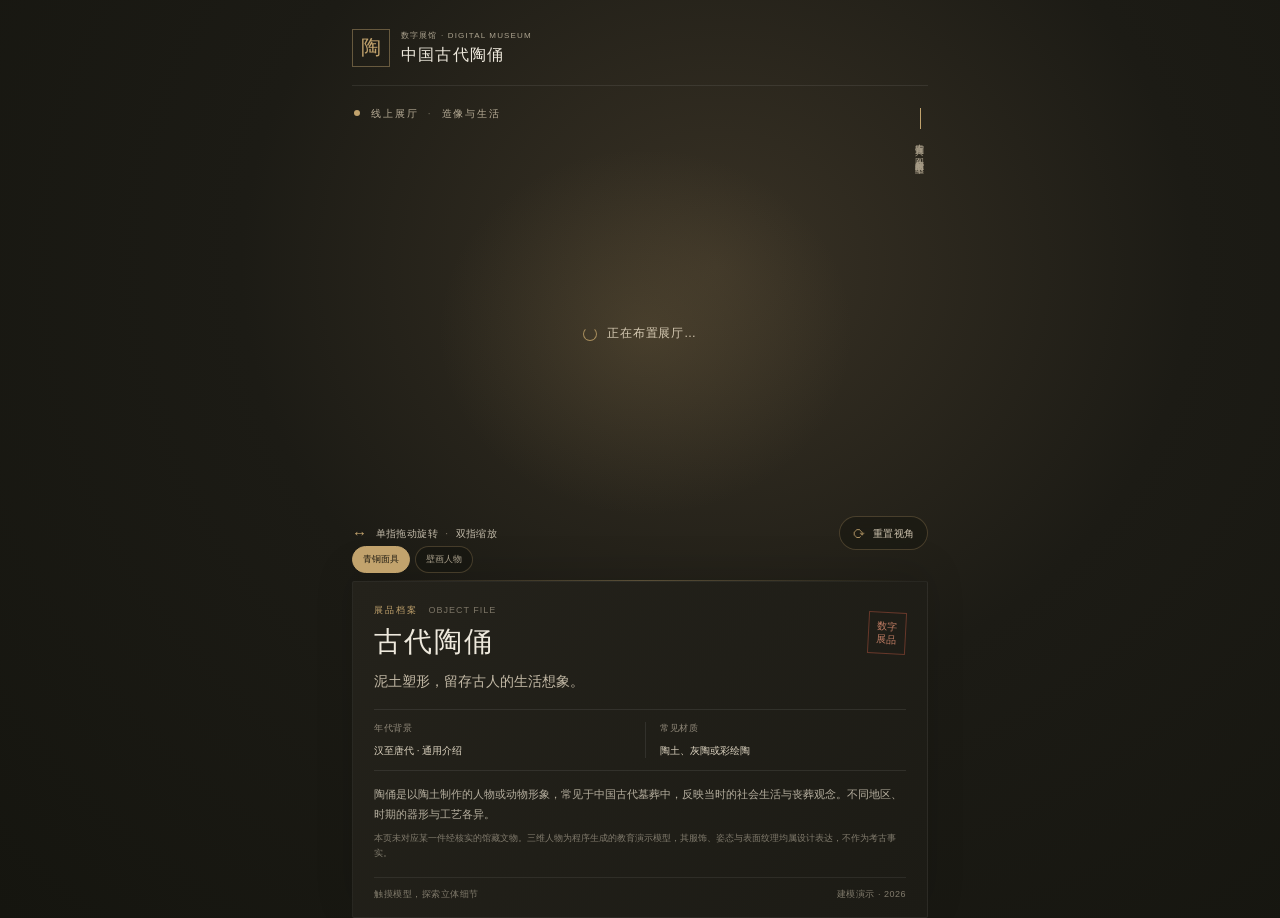
==== index.html @ 7379900f "Add files via upload" ====
<!doctype html>
<html lang="zh-CN">
<head>
  <meta charset="utf-8">
  <meta name="viewport" content="width=device-width,initial-scale=1,maximum-scale=1,user-scalable=no,viewport-fit=cover">
  <meta name="theme-color" content="#171711">
  <title>中国古代陶俑数字展馆</title>
  <link rel="stylesheet" href="styles.css">
  <link rel="icon" href="data:,">
</head>
<body>
  <main class="app">
    <header class="topbar">
      <a class="brand" href="#" aria-label="中国古代陶俑数字展馆首页"><span class="brand-mark">陶</span><span><small>数字展馆 · DIGITAL MUSEUM</small><strong>中国古代陶俑</strong></span></a>
      <button id="vrButton" class="vr-button" type="button" hidden>◉ VR</button>
    </header>
    <section class="stage" aria-label="陶俑三维展示区域">
      <div class="stage-wash"></div>
      <div class="eyebrow"><i></i> 线上展厅 <span>·</span> 造像与生活</div>
      <div id="scene" role="img" aria-label="可旋转、缩放的中国古代陶俑三维演示模型"></div>
      <div class="loading" id="loading"><span class="spinner"></span><span id="status">正在布置展厅…</span></div>
      <div class="hint" id="hint"><span>↔</span> 单指拖动旋转 <b>·</b> 双指缩放</div>
      <button class="reset" id="reset" type="button" aria-label="重置模型视角"><span>⟳</span> 重置视角</button><div class="model-switch" role="group"><button class="model-choice active" data-model="mask" type="button">青铜面具</button><button class="model-choice" data-model="mural" type="button">壁画人物</button></div>
      <div class="object-label"><span class="label-line"></span><span id="objectLabel">青铜面具 · 图片启发的演示造型</span></div>
    </section>
    <section class="info">
      <div class="info-heading"><div><div class="kicker">展品档案 <span>OBJECT FILE</span></div><h1>古代陶俑</h1></div><div class="seal">数字<br>展品</div></div>
      <p class="lead">泥土塑形，留存古人的生活想象。</p>
      <div class="facts"><div><small>年代背景</small><strong>汉至唐代 · 通用介绍</strong></div><div><small>常见材质</small><strong>陶土、灰陶或彩绘陶</strong></div></div>
      <div class="description"><p>陶俑是以陶土制作的人物或动物形象，常见于中国古代墓葬中，反映当时的社会生活与丧葬观念。不同地区、时期的器形与工艺各异。</p><p class="note">本页未对应某一件经核实的馆藏文物。三维人物为程序生成的教育演示模型，其服饰、姿态与表面纹理均属设计表达，不作为考古事实。</p></div>
      <footer><span>触摸模型，探索立体细节</span><span>建模演示 · 2026</span></footer>
    </section>
  </main>
  <script type="module" src="app.js?v=20261024-final1"></script>
</body>
</html>
---- styles.css ----
:root{color-scheme:dark;--ink:#eee9dd;--muted:#aaa496;--gold:#c2a36d;--bg:#171711;--panel:#201f18;--serif:'Noto Serif SC','Songti SC','SimSun',serif;--sans:'Microsoft YaHei','Segoe UI',sans-serif}
*{box-sizing:border-box}html,body{margin:0;min-height:100%;background:var(--bg);color:var(--ink);font-family:var(--sans)}body{min-height:100dvh;background:radial-gradient(ellipse at 56% 29%,#393225 0%,#1c1b15 47%,#15150f 100%);overscroll-behavior:none}.app{width:min(100%,620px);min-height:100dvh;margin:0 auto;display:flex;flex-direction:column;padding:0 22px env(safe-area-inset-bottom)}.topbar{height:76px;display:flex;align-items:center;justify-content:space-between;border-bottom:1px solid #ffffff14;position:relative;z-index:2}.brand{color:inherit;text-decoration:none;display:flex;align-items:center;gap:11px}.brand-mark{width:38px;height:38px;border:1px solid #b99d6c77;color:var(--gold);font-family:var(--serif);display:grid;place-items:center;font-size:20px}.brand small{font-size:8px;letter-spacing:1.15px;color:#aca38f;display:block;margin-bottom:4px}.brand strong{font:500 16px var(--serif);letter-spacing:1.2px}.vr-button{color:#e3d5b6;border:1px solid #c2a36d66;border-radius:20px;background:#c2a36d12;padding:9px 14px}.stage{height:min(58dvh,510px);min-height:380px;position:relative;isolation:isolate;overflow:hidden}.stage:after{content:"";position:absolute;z-index:-1;inset:auto 2% 0;height:1px;background:linear-gradient(90deg,transparent,#cfb27a55,transparent)}.stage-wash{position:absolute;inset:5% 2% 0;background:radial-gradient(ellipse at 51% 47%,#8f79503a,transparent 52%);pointer-events:none}#scene{position:absolute;inset:0;touch-action:none;cursor:grab}#scene:active{cursor:grabbing}#scene canvas{display:block;width:100%;height:100%}.eyebrow{position:absolute;top:21px;left:2px;color:#b8ad97;font-size:10px;letter-spacing:1.7px;z-index:1;pointer-events:none}.eyebrow i{display:inline-block;width:6px;height:6px;background:var(--gold);border-radius:50%;margin:0 7px 1px 0}.eyebrow span{padding:0 5px;color:#726b5b}.hint{position:absolute;z-index:1;bottom:40px;left:0;color:#c1b9a8;font-size:10px;letter-spacing:.4px;pointer-events:none}.hint span{color:var(--gold);font-size:15px;vertical-align:-1px;margin-right:5px}.hint b{font-weight:400;color:#7e7564;padding:0 4px}.reset{position:absolute;right:0;bottom:31px;z-index:1;color:#d0c5b0;border:1px solid #c2a36d44;border-radius:20px;background:#17171190;padding:8px 12px;font-size:10px;letter-spacing:.5px;backdrop-filter:blur(8px)}.reset span{font-size:14px;color:var(--gold);vertical-align:-1px;margin-right:3px}.object-label{position:absolute;right:2px;top:22px;color:#a89d88;font-size:9px;letter-spacing:.9px;writing-mode:vertical-rl}.label-line{display:inline-block;width:1px;height:21px;background:var(--gold);margin:0 auto 8px}.loading{position:absolute;inset:0;display:flex;align-items:center;justify-content:center;gap:10px;color:#d6cab3;font-size:12px;letter-spacing:.8px;pointer-events:none;transition:opacity .3s}.loading.done{opacity:0}.spinner{width:14px;height:14px;border:1px solid #a78d5c;border-top-color:transparent;border-radius:50%;animation:spin .8s linear infinite}@keyframes spin{to{transform:rotate(360deg)}}.info{background:linear-gradient(135deg,#24221b,#1c1b15);border:1px solid #ffffff0d;padding:22px 21px 16px;box-shadow:0 -10px 38px #0002;flex:1}.info-heading{display:flex;align-items:center;justify-content:space-between}.kicker{font-size:9px;letter-spacing:2px;color:var(--gold)}.kicker span{color:#7c7566;letter-spacing:1px;margin-left:6px}h1{font:500 28px var(--serif);margin:6px 0 0;letter-spacing:2px}.seal{border:1px solid #a84f3b88;color:#c27e65;width:38px;height:42px;display:grid;place-content:center;text-align:center;font:10px/1.35 var(--serif);transform:rotate(3deg)}.lead{font:14px var(--serif);color:#c3b9a6;margin:12px 0 18px}.facts{display:grid;grid-template-columns:1fr 1fr;border-top:1px solid #ffffff15;border-bottom:1px solid #ffffff15;padding:12px 0;gap:10px}.facts div+div{border-left:1px solid #ffffff15;padding-left:14px}.facts small{display:block;color:#928a7b;font-size:9px;letter-spacing:.7px;margin-bottom:5px}.facts strong{font-size:10px;font-weight:500;color:#ddd4c1}.description{padding:7px 0 2px}.description p{font:11px/1.85 var(--serif);color:#b5ae9e;margin:6px 0}.description .note{font-size:9px;line-height:1.7;color:#817b6d}footer{border-top:1px solid #ffffff12;margin-top:8px;padding-top:10px;display:flex;justify-content:space-between;color:#817b6c;font-size:9px;letter-spacing:.5px}
@media(min-width:700px){.app{padding-top:10px}.stage{height:55vh;min-height:410px}.info{border-radius:2px}}@media(max-height:740px) and (max-width:600px){.topbar{height:62px}.stage{height:52dvh;min-height:330px}.info{padding:17px 18px 12px}.lead{margin:8px 0 12px}.facts{padding:9px 0}.description p{line-height:1.65}}
.model-switch{position:absolute;left:0;bottom:8px;z-index:2;display:flex;gap:5px}.model-choice{color:#aaa08c;border:1px solid #c2a36d44;border-radius:15px;background:#171711bb;padding:6px 10px;font-size:9px}.model-choice.active{color:#211d13;background:#c2a36d;border-color:#c2a36d}

.loading.error{color:#e1a38d}.loading.error .spinner{display:none}
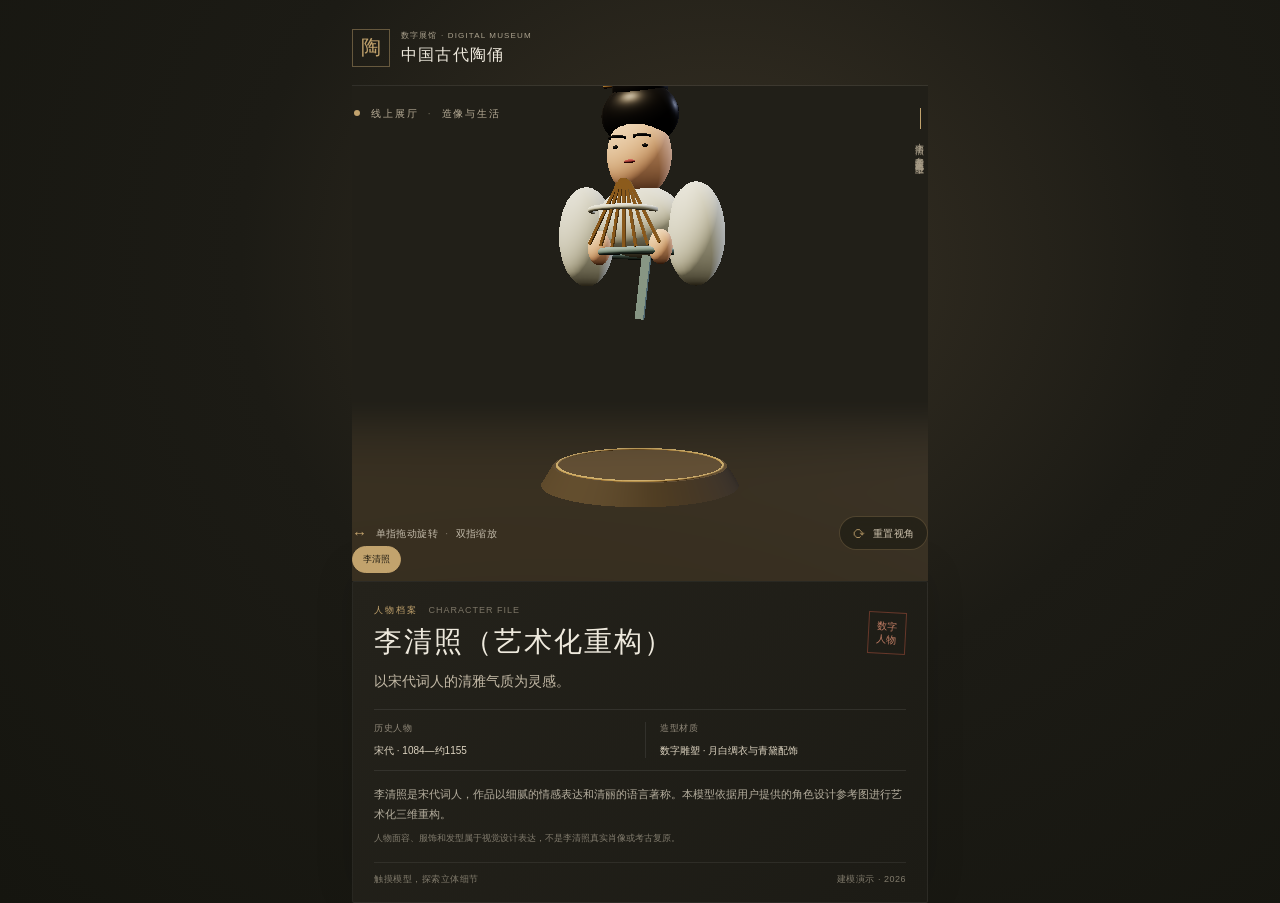
==== commit 04397b57: "Replace gallery with Li Qingzhao animated AR model" ====
--- a/index.html
+++ b/index.html
@@ -1,41 +1,49 @@
-<!doctype html>
-<html lang="zh-CN">
-<head>
-  <meta charset="utf-8">
-  <meta name="viewport" content="width=device-width,initial-scale=1,maximum-scale=1,user-scalable=no,viewport-fit=cover">
-  <meta name="theme-color" content="#171711">
-  <title>中国古代陶俑数字展馆</title>
-  <link rel="stylesheet" href="styles.css">
-  <link rel="icon" href="data:,">
-</head>
-<body>
-  <main class="app">
-    <header class="topbar">
-      <a class="brand" href="#" aria-label="中国古代陶俑数字展馆首页"><span class="brand-mark">陶</span><span><small>数字展馆 · DIGITAL MUSEUM</small><strong>中国古代陶俑</strong></span></a>
-      <button id="vrButton" class="vr-button" type="button" hidden>◉ VR</button>
-    </header>
-    <section class="stage" aria-label="陶俑三维展示区域">
-      <div class="stage-wash"></div>
-      <div class="eyebrow"><i></i> 线上展厅 <span>·</span> 造像与生活</div>
-      <div id="scene" role="img" aria-label="可旋转、缩放的中国古代陶俑三维演示模型"></div>
-      <div class="loading" id="loading"><span class="spinner"></span><span id="status">正在布置展厅…</span></div>
-      <div class="hint" id="hint"><span>↔</span> 单指拖动旋转 <b>·</b> 双指缩放</div>
-      <button class="reset" id="reset" type="button" aria-label="重置模型视角"><span>⟳</span> 重置视角</button><div class="model-switch" role="group"><button class="model-choice active" data-model="mask" type="button">青铜面具</button><button class="model-choice" data-model="mural" type="button">壁画人物</button></div>
-      <div class="object-label"><span class="label-line"></span><span id="objectLabel">青铜面具 · 图片启发的演示造型</span></div>
-    </section>
-    <section class="info">
-      <div class="info-heading"><div><div class="kicker">展品档案 <span>OBJECT FILE</span></div><h1>古代陶俑</h1></div><div class="seal">数字<br>展品</div></div>
-      <p class="lead">泥土塑形，留存古人的生活想象。</p>
-      <div class="facts"><div><small>年代背景</small><strong>汉至唐代 · 通用介绍</strong></div><div><small>常见材质</small><strong>陶土、灰陶或彩绘陶</strong></div></div>
-      <div class="description"><p>陶俑是以陶土制作的人物或动物形象，常见于中国古代墓葬中，反映当时的社会生活与丧葬观念。不同地区、时期的器形与工艺各异。</p><p class="note">本页未对应某一件经核实的馆藏文物。三维人物为程序生成的教育演示模型，其服饰、姿态与表面纹理均属设计表达，不作为考古事实。</p></div>
-      <footer><span>触摸模型，探索立体细节</span><span>建模演示 · 2026</span></footer>
-    </section>
-  </main>
-  <script type="module" src="app.js?v=20261024-final1"></script>
-</body>
-</html>
+<!doctype html>
+<html lang="zh-CN">
+<head>
+  <meta charset="utf-8">
+  <meta name="viewport" content="width=device-width,initial-scale=1,maximum-scale=1,user-scalable=no,viewport-fit=cover">
+  <meta name="theme-color" content="#171711">
+  <title>中国古代陶俑数字展馆</title>
+  <link rel="stylesheet" href="styles.css">
+  <link rel="icon" href="data:,">
+</head>
+<body>
+  <main class="app">
+    <header class="topbar">
+      <a class="brand" href="#" aria-label="中国古代陶俑数字展馆首页"><span class="brand-mark">陶</span><span><small>数字展馆 · DIGITAL MUSEUM</small><strong>中国古代陶俑</strong></span></a>
+      <button id="vrButton" class="vr-button" type="button" hidden>◉ VR</button>
+    </header>
+    <section class="stage" aria-label="陶俑三维展示区域">
+      <div class="stage-wash"></div>
+      <div class="eyebrow"><i></i> 线上展厅 <span>·</span> 造像与生活</div>
+      <div id="scene" role="img" aria-label="可旋转、缩放的中国古代陶俑三维演示模型"></div>
+      <div class="loading" id="loading"><span class="spinner"></span><span id="status">正在布置展厅…</span></div>
+      <div class="hint" id="hint"><span>↔</span> 单指拖动旋转 <b>·</b> 双指缩放</div>
+      <button class="reset" id="reset" type="button" aria-label="重置模型视角"><span>⟳</span> 重置视角</button><div class="model-switch" role="group"><button class="model-choice active" data-model="mask" type="button">李清照</button></div>
+      <div class="object-label"><span class="label-line"></span><span id="objectLabel">李清照 · 参考图艺术化三维造型</span></div>
+    </section>
+    <section class="info">
+      <div class="info-heading"><div><div class="kicker">人物档案 <span>CHARACTER FILE</span></div><h1>李清照（艺术化重构）</h1></div><div class="seal">数字<br>人物</div></div>
+      <p class="lead">以宋代词人的清雅气质为灵感。</p>
+      <div class="facts"><div><small>历史人物</small><strong>宋代 · 1084—约1155</strong></div><div><small>造型材质</small><strong>数字雕塑 · 月白绸衣与青黛配饰</strong></div></div>
+      <div class="description"><p>李清照是宋代词人，作品以细腻的情感表达和清丽的语言著称。本模型依据用户提供的角色设计参考图进行艺术化三维重构。</p><p class="note">人物面容、服饰和发型属于视觉设计表达，不是李清照真实肖像或考古复原。</p></div>
+      <footer><span>触摸模型，探索立体细节</span><span>建模演示 · 2026</span></footer>
+    </section>
+  </main>
+  <script>
+window.__show3DError=function(m){var b=document.getElementById('loading'),t=document.getElementById('status');if(b&&t&&!b.classList.contains('done')){t.textContent='模型加载失败：'+m+'。请刷新页面重试';b.classList.add('error')}};
+window.addEventListener('error',function(e){if(e&&e.message)window.__show3DError(e.message)});
+window.addEventListener('unhandledrejection',function(e){window.__show3DError((e.reason&&e.reason.message)||'脚本运行错误')});
+setTimeout(function(){var b=document.getElementById('loading');if(b&&!b.classList.contains('done')&&!b.classList.contains('error'))window.__show3DError('资源响应超时')},12000);
+</script>
+<script type="module" src="app.js?v=20261024-scan2"></script>
+</body>
+</html>
 
 
 
 
 
+
+
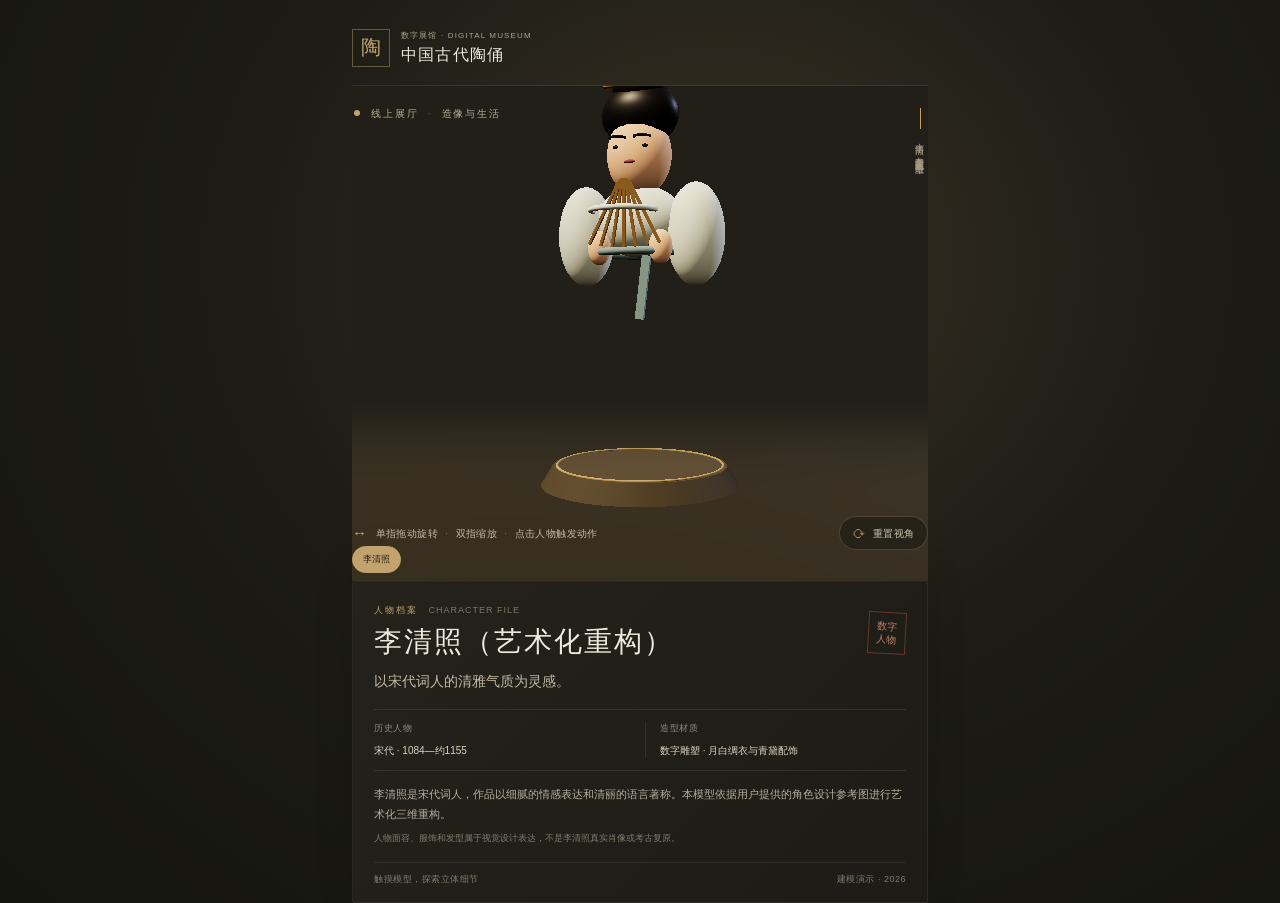
==== commit 550cb121: "Add click interaction animation to 3D model" ====
--- a/index.html
+++ b/index.html
@@ -19,7 +19,7 @@
       <div class="eyebrow"><i></i> 线上展厅 <span>·</span> 造像与生活</div>
       <div id="scene" role="img" aria-label="可旋转、缩放的中国古代陶俑三维演示模型"></div>
       <div class="loading" id="loading"><span class="spinner"></span><span id="status">正在布置展厅…</span></div>
-      <div class="hint" id="hint"><span>↔</span> 单指拖动旋转 <b>·</b> 双指缩放</div>
+      <div class="hint" id="hint"><span>↔</span> 单指拖动旋转 <b>·</b> 双指缩放 <b>·</b> 点击人物触发动作</div>
       <button class="reset" id="reset" type="button" aria-label="重置模型视角"><span>⟳</span> 重置视角</button><div class="model-switch" role="group"><button class="model-choice active" data-model="mask" type="button">李清照</button></div>
       <div class="object-label"><span class="label-line"></span><span id="objectLabel">李清照 · 参考图艺术化三维造型</span></div>
     </section>
